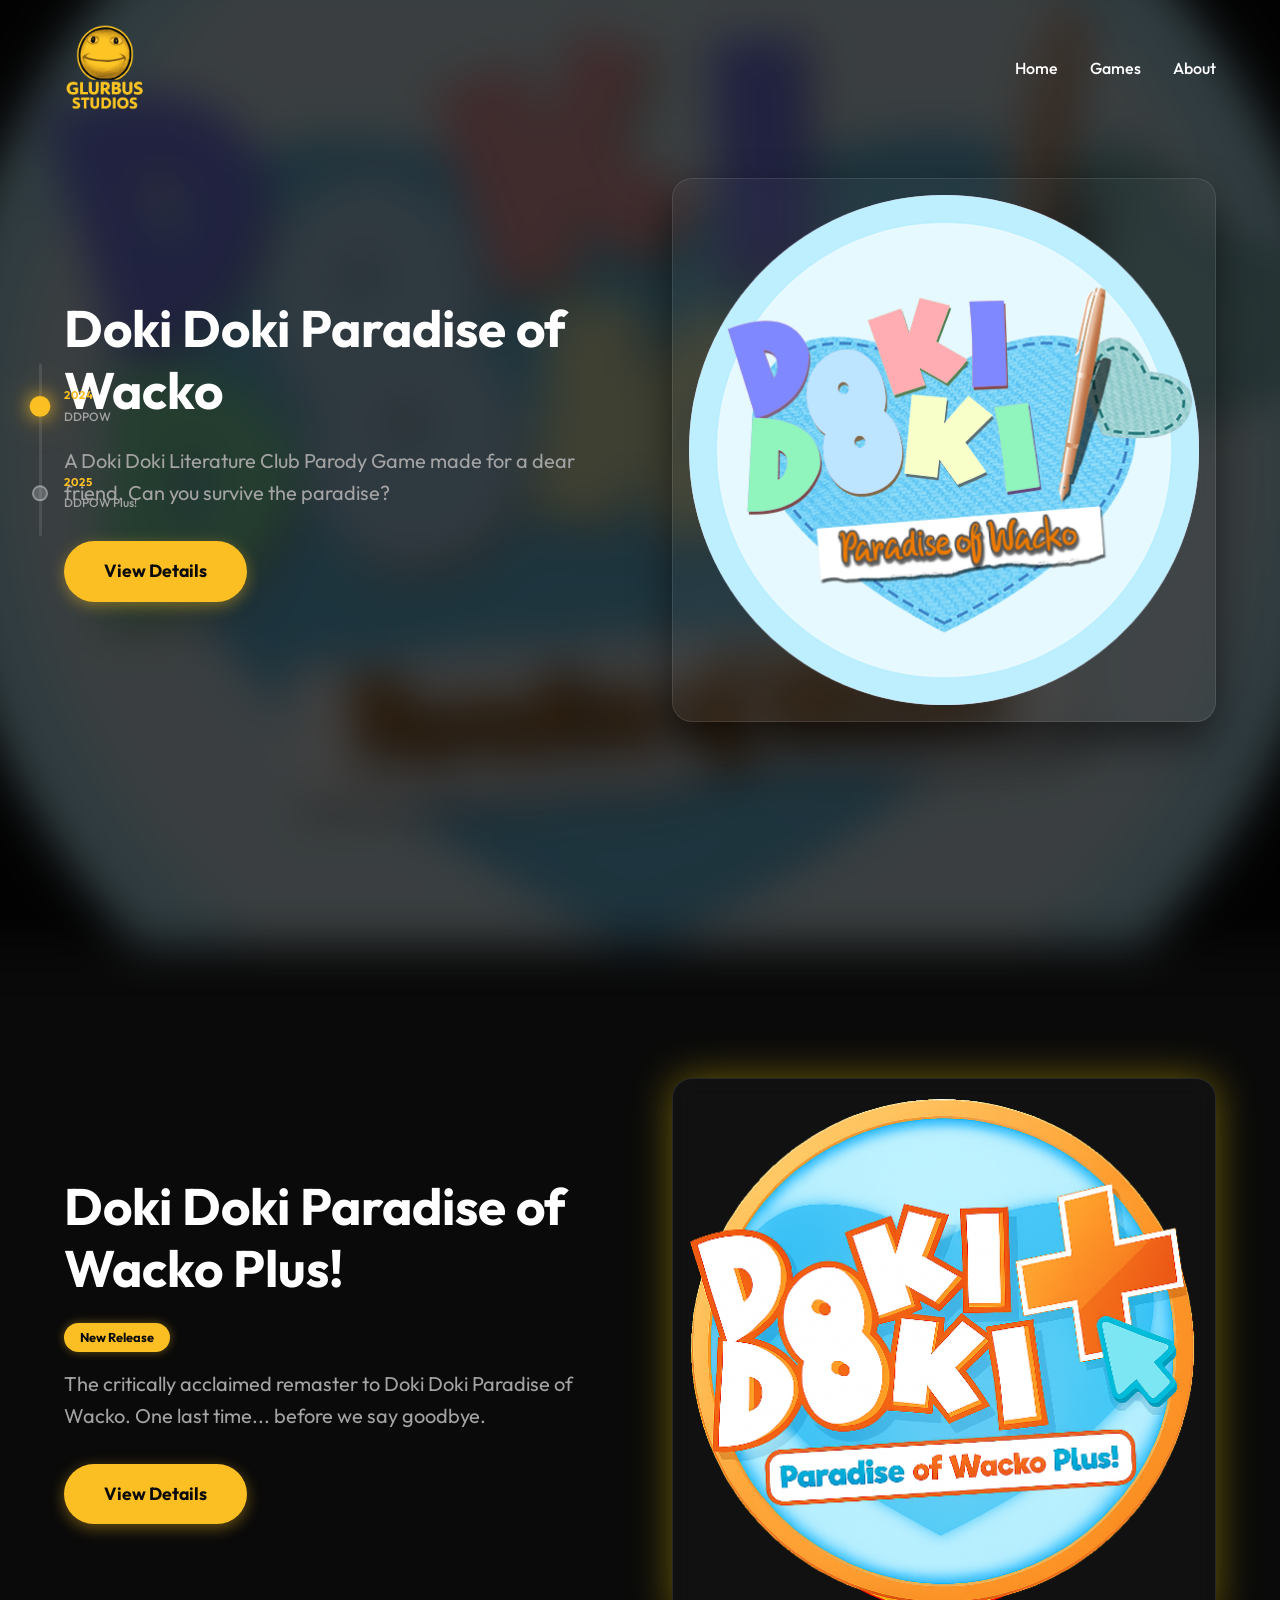
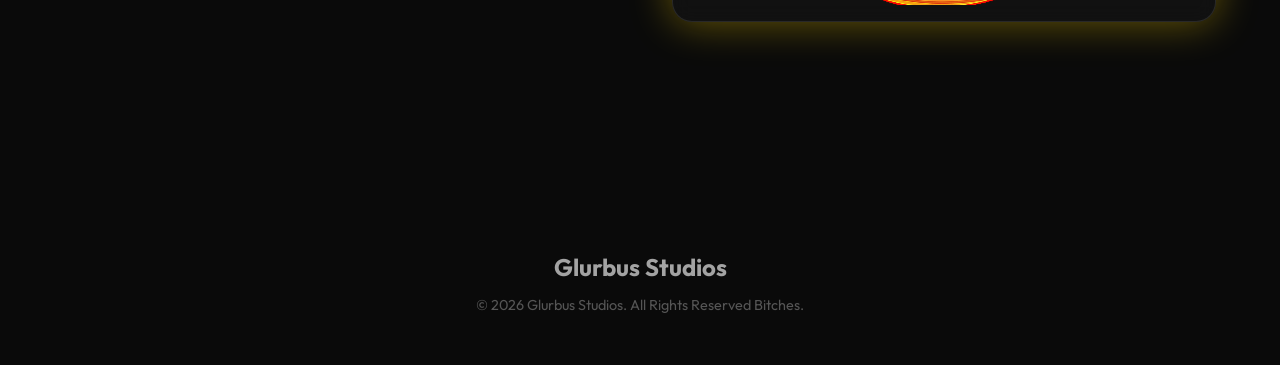
==== games.html @ 794dc00e "feat: implement game showcase functionality, secret easter egg navigation, and additional game pages" ====
<!DOCTYPE html>
<html lang="en">

<head>
  <meta charset="UTF-8">
  <meta name="viewport" content="width=device-width, initial-scale=1.0">
  <meta name="description" content="Glurbus Studios Masterpieces">
  <title>Our Masterpieces</title>
  <link rel="preconnect" href="https://fonts.googleapis.com">
  <link rel="preconnect" href="https://fonts.gstatic.com" crossorigin>
  <link href="https://fonts.googleapis.com/css2?family=Outfit:wght@300;500;700;900&display=swap" rel="stylesheet">
  <link rel="stylesheet" href="style.css">
  <link rel="icon" type="image/png" href="assets/logo_glurbus.png">
</head>

<body>
  <div class="dynamic-bg" id="dynamicBg"></div>

  <header id="navbar">
    <div class="container nav-content">
      <a href="index.html" class="logo"><img src="assets/logo.png" alt="Glurbus Studios" class="logo-img"></a>
      <nav>
        <ul class="nav-links">
          <li><a href="index.html#home">Home</a></li>
          <li><a href="games.html">Games</a></li>
          <li><a href="index.html#about">About</a></li>
        </ul>
      </nav>
    </div>
  </header>

  <div class="timeline-container" id="timeline">
    <div class="timeline-track">
      <div class="timeline-progress" id="timelineProgress"></div>
    </div>
    <div class="timeline-node" data-index="0">
      <div class="node-dot" id="dot-0"></div>
      <div class="node-label">
        <span class="node-date">2024</span>
        <span class="node-title">DDPOW</span>
      </div>
    </div>
    <div class="timeline-node" data-index="1">
      <div class="node-dot" id="dot-1"></div>
      <div class="node-label">
        <span class="node-date">2025</span>
        <span class="node-title">DDPOW Plus!</span>
      </div>
    </div>
  </div>

  <div class="games-scroll-container">
    <section class="game-showcase-section" data-bg="assets/pow.png" data-index="0">
      <div class="showcase-content container fade-in">
        <div class="showcase-text">
          <h2>Doki Doki Paradise of Wacko</h2>
          <p>A Doki Doki Literature Club Parody Game made for a dear friend. Can you survive the paradise?</p>
          <a href="pow.html" class="cta-button">View Details</a>
        </div>
        <div class="showcase-image glass-panel">
          <img src="assets/pow.png" alt="Doki Doki Paradise of Wacko">
        </div>
      </div>
    </section>

    <section class="game-showcase-section" data-bg="assets/powp.png" data-index="1">
      <div class="showcase-content container fade-in">
        <div class="showcase-text">
          <h2>Doki Doki Paradise of Wacko Plus!</h2>
          <div class="badge" style="display:inline-block; position:relative; top:0; right:0; margin-bottom: 1rem;">New
            Release</div>
          <p>The critically acclaimed remaster to Doki Doki Paradise of Wacko. One last time... before we say goodbye.
          </p>
          <a href="powp.html" class="cta-button">View Details</a>
        </div>
        <div class="showcase-image glass-panel" style="box-shadow: 0 0 40px rgba(255, 215, 0, 0.4);">
          <img src="assets/powp.png" alt="Doki Doki Paradise of Wacko Plus!">
        </div>
      </div>
    </section>
  </div>


  <footer style="position:relative; z-index: 10;">
    <div class="container footer-content text-center">
      <h3>Glurbus Studios</h3>
      <p>&copy; 2026 Glurbus Studios. All Rights Reserved Bitches.</p>
    </div>
  </footer>

  <script src="script.js"></script>
</body>

</html>
---- style.css ----
:root {
    --bg-dark: #0a0a0a;
    --bg-darker: #050505;
    --primary-yellow: #FBBF24;
    --primary-yellow-glow: rgba(251, 191, 36, 0.4);
    --text-white: #ffffff;
    --text-gray: #a3a3a3;
    --font-main: 'Outfit', sans-serif;
    --glass-bg: rgba(255, 255, 255, 0.03);
    --glass-border: rgba(255, 255, 255, 0.1);
}

* {
    margin: 0;
    padding: 0;
    box-sizing: border-box;
}

html {
    scroll-behavior: smooth;
}

body {
    background-color: var(--bg-dark);
    color: var(--text-white);
    font-family: var(--font-main);
    line-height: 1.6;
    overflow-x: hidden;
}

/* Typography Utilities */
.text-center { text-align: center; }
.pb-4 { padding-bottom: 2rem; }

/* Layout */
.container {
    max-width: 1200px;
    margin: 0 auto;
    padding: 0 1.5rem;
}
.section-padding {
    padding: 6rem 1.5rem;
}

/* Navigation */
header {
    position: fixed;
    top: 0;
    width: 100%;
    z-index: 1000;
    transition: background-color 0.4s ease, padding 0.4s ease, border-color 0.4s ease;
    padding: 1.5rem 0;
    background-color: transparent;
}

header.scrolled {
    background-color: rgba(8, 8, 8, 0.97);
    backdrop-filter: blur(14px);
    padding: 0.4rem 0;
    border-bottom: 1px solid var(--glass-border);
}

/* Compact logo in scrolled state */
header.scrolled .logo-img {
    height: 36px;
}

/* Compact nav links in scrolled state */
header.scrolled .nav-links {
    gap: 1.2rem;
}

header.scrolled .nav-links a {
    font-size: 0.8rem;
    letter-spacing: 0.06em;
    text-transform: uppercase;
    font-weight: 700;
}

.nav-content {
    display: flex;
    justify-content: space-between;
    align-items: center;
}

.logo {
    font-size: 2rem;
    font-weight: 900;
    letter-spacing: -1px;
}

.logo span {
    color: var(--primary-yellow);
}

.nav-links {
    list-style: none;
    display: flex;
    gap: 2rem;
}

.nav-links a {
    color: var(--text-white);
    text-decoration: none;
    font-weight: 500;
    transition: color 0.3s ease;
    position: relative;
}

.nav-links a::after {
    content: '';
    position: absolute;
    bottom: -5px;
    left: 0;
    width: 0%;
    height: 2px;
    background-color: var(--primary-yellow);
    transition: width 0.3s ease;
}

.nav-links a:hover {
    color: var(--primary-yellow);
}

.nav-links a:hover::after {
    width: 100%;
}

/* Hero Section */
.hero {
    height: 100vh;
    display: flex;
    align-items: center;
    justify-content: center;
    position: relative;
    overflow: hidden;
}

.hero-content {
    position: relative;
    z-index: 10;
    text-align: center;
    max-width: 800px;
    padding: 0 1.5rem;
}

.hero h2 {
    font-size: clamp(3rem, 6vw, 5rem);
    font-weight: 900;
    line-height: 1.1;
    margin-bottom: 1.5rem;
    background: linear-gradient(135deg, #fff, #a3a3a3);
    -webkit-background-clip: text;
    background-clip: text;
    -webkit-text-fill-color: transparent;
}

.hero p {
    font-size: 1.25rem;
    color: var(--text-gray);
    margin-bottom: 2.5rem;
}

.cta-button {
    display: inline-block;
    padding: 1rem 2.5rem;
    background-color: var(--primary-yellow);
    color: var(--bg-dark);
    text-decoration: none;
    font-weight: 700;
    font-size: 1.1rem;
    border-radius: 50px;
    transition: transform 0.3s ease, box-shadow 0.3s ease;
    box-shadow: 0 4px 15px var(--primary-yellow-glow);
}

.cta-button:hover {
    transform: translateY(-3px);
    box-shadow: 0 8px 25px var(--primary-yellow-glow);
}

/* Hero Background Elements */
.hero-bg-elements {
    position: absolute;
    top: 0;
    left: 0;
    width: 100%;
    height: 100%;
    z-index: 1;
}

.circle {
    position: absolute;
    border-radius: 50%;
    filter: blur(80px);
    opacity: 0.15;
}

.circle-1 {
    width: 500px;
    height: 500px;
    background-color: var(--primary-yellow);
    top: -100px;
    right: -100px;
    animation: float 10s ease-in-out infinite alternate;
}

.circle-2 {
    width: 400px;
    height: 400px;
    background-color: #ffffff;
    bottom: -100px;
    left: -100px;
    animation: float 8s ease-in-out infinite alternate-reverse;
}

/* Games Section */
.section-title {
    font-size: 2.5rem;
    font-weight: 800;
    margin-bottom: 1rem;
}

.games-grid {
    display: grid;
    grid-template-columns: repeat(auto-fit, minmax(350px, 1fr));
    gap: 3rem;
    margin-top: 2rem;
}

.game-card {
    background: var(--glass-bg);
    border: 1px solid var(--glass-border);
    border-radius: 20px;
    overflow: hidden;
    transition: transform 0.4s ease, box-shadow 0.4s ease, border-color 0.4s ease;
    backdrop-filter: blur(10px);
}

.game-card:hover {
    transform: translateY(-10px);
    border-color: rgba(251, 191, 36, 0.4);
    box-shadow: 0 20px 40px rgba(0, 0, 0, 0.5);
}

.card-image {
    width: 100%;
    aspect-ratio: 16/9;
    overflow: hidden;
    position: relative;
    background-color: #1a1a1a;
}

.card-image img {
    width: 100%;
    height: 100%;
    object-fit: cover;
    transition: transform 0.5s ease;
}

.game-card:hover .card-image img {
    transform: scale(1.05);
}

.badge {
    position: absolute;
    top: 1rem;
    right: 1rem;
    background-color: var(--primary-yellow);
    color: var(--bg-dark);
    padding: 0.25rem 1rem;
    border-radius: 20px;
    font-size: 0.8rem;
    font-weight: 700;
    box-shadow: 0 0 10px var(--primary-yellow-glow);
}

.card-body {
    padding: 2rem;
}

.card-body h3 {
    font-size: 1.5rem;
    margin-bottom: 1rem;
    color: var(--text-white);
}

.card-body p {
    color: var(--text-gray);
    font-size: 1rem;
}

/* About Section */
.about-section {
    background-color: var(--bg-darker);
    border-top: 1px solid var(--glass-border);
    border-bottom: 1px solid var(--glass-border);
}

.about-content {
    max-width: 800px;
    margin: 0 auto;
    text-align: center;
}

.about-content p {
    font-size: 1.25rem;
    color: var(--text-gray);
    margin-bottom: 1.5rem;
}

.highlight-text {
    color: var(--primary-yellow) !important;
    font-weight: 700;
    font-style: italic;
}

/* Footer */
footer {
    padding: 3rem 0;
    background-color: var(--bg-dark);
}

footer h3 {
    font-size: 1.5rem;
    color: var(--text-gray);
    margin-bottom: 0.5rem;
}

footer p {
    color: #555;
    font-size: 0.9rem;
}

/* Animations */
@keyframes float {
    0% { transform: translate(0, 0); }
    100% { transform: translate(30px, 50px); }
}

.slide-up {
    opacity: 0;
    transform: translateY(30px);
    animation: slideUp 0.8s forwards cubic-bezier(0.2, 0.8, 0.2, 1);
}

.fade-in {
    opacity: 0;
    transition: opacity 0.8s ease, transform 0.8s ease;
    transform: translateY(20px);
}

.fade-in.visible {
    opacity: 1;
    transform: translateY(0);
}

.delay-1 { animation-delay: 0.2s; }
.delay-2 { animation-delay: 0.4s; }

@keyframes slideUp {
    to {
        opacity: 1;
        transform: translateY(0);
    }
}

/* Dynamic Games Page Styling */
.dynamic-bg {
    position: fixed;
    top: 0; left: 0; width: 100vw; height: 100vh;
    background-color: var(--bg-dark);
    background-size: cover;
    background-position: center;
    filter: blur(20px) brightness(0.25);
    transform: scale(1.1);
    z-index: -1;
    transition: background-image 1s ease-in-out, opacity 1s ease-in-out;
    opacity: 0; /* Default 0 for intro */
}

.games-scroll-container {
    position: relative;
    z-index: 10;
}

/* ======= TIMELINE ======= */
.timeline-container {
    position: fixed;
    left: 2rem;
    top: 50%;
    transform: translateY(-50%);
    z-index: 200;
    display: flex;
    flex-direction: column;
    align-items: flex-start;
    gap: 0;
}

.timeline-track {
    position: absolute;
    left: 7px;
    top: 0;
    width: 3px;
    height: 100%;
    background: rgba(255,255,255,0.1);
    border-radius: 3px;
    overflow: hidden;
}

.timeline-progress {
    width: 100%;
    height: 0%;
    background: linear-gradient(to bottom, #FBBF24, #FFF176);
    border-radius: 3px;
    transition: height 0.1s linear;
    box-shadow: 0 0 8px rgba(251, 191, 36, 0.8);
}

.timeline-node {
    display: flex;
    align-items: center;
    gap: 1rem;
    padding: 1.5rem 0;
    cursor: default;
}

.node-dot {
    width: 16px;
    height: 16px;
    border-radius: 50%;
    background: rgba(255,255,255,0.2);
    border: 2px solid rgba(255,255,255,0.3);
    transition: background 0.4s ease, border-color 0.4s ease, box-shadow 0.4s ease, transform 0.4s ease;
    flex-shrink: 0;
    position: relative;
    z-index: 1;
}

.node-dot.active {
    background: #FBBF24;
    border-color: #FBBF24;
    box-shadow: 0 0 14px rgba(251,191,36,0.9), 0 0 30px rgba(251,191,36,0.4);
    transform: scale(1.3);
}

.node-label {
    display: flex;
    flex-direction: column;
    gap: 0.1rem;
    opacity: 0.4;
    transition: opacity 0.4s ease, transform 0.4s ease;
    transform: translateX(-5px);
}

.timeline-node:has(.node-dot.active) .node-label {
    opacity: 1;
    transform: translateX(0);
}

.node-date {
    font-size: 0.7rem;
    font-weight: 700;
    letter-spacing: 0.1em;
    color: #FBBF24;
    text-transform: uppercase;
}

.node-title {
    font-size: 0.75rem;
    color: var(--text-gray);
    font-weight: 500;
    white-space: nowrap;
}

@media (max-width: 768px) {
    .timeline-container { display: none; }
}

.game-showcase-section {
    min-height: 100vh;
    display: flex;
    align-items: center;
    padding: 6rem 1.5rem;
    position: relative;
}

/* ===== SHOWCASE ENTRY ANIMATIONS ===== */
/* Children start hidden until parent gets .visible */
.game-showcase-section .fade-in .showcase-text,
.game-showcase-section .fade-in .showcase-image {
    opacity: 0;
    transition: none;
}

/* Text slides in from the left */
@keyframes slideInLeft {
    from {
        opacity: 0;
        transform: translateX(-60px);
    }
    to {
        opacity: 1;
        transform: translateX(0);
    }
}

/* Image glides in from the right */
@keyframes slideInRight {
    from {
        opacity: 0;
        transform: translateX(60px);
    }
    to {
        opacity: 1;
        transform: translateX(0);
    }
}

/* Triggered when IntersectionObserver adds .visible to the parent .fade-in */
.game-showcase-section .fade-in.visible .showcase-text {
    animation: slideInLeft 0.9s cubic-bezier(0.2, 0.8, 0.2, 1) forwards;
}

.game-showcase-section .fade-in.visible .showcase-image {
    animation: slideInRight 0.9s cubic-bezier(0.2, 0.8, 0.2, 1) 0.2s forwards;
}

.showcase-content {
    display: grid;
    grid-template-columns: 1fr 1fr;
    gap: 4rem;
    align-items: center;
}

.showcase-text h2 {
    font-size: clamp(2.5rem, 4vw, 3.5rem);
    margin-bottom: 1.5rem;
    line-height: 1.2;
}

.showcase-text p {
    font-size: 1.25rem;
    color: var(--text-gray);
    margin-bottom: 2rem;
}

.glass-panel {
    background: var(--glass-bg);
    border: 1px solid var(--glass-border);
    border-radius: 20px;
    padding: 1rem;
    box-shadow: 0 20px 40px rgba(0,0,0,0.5);
    backdrop-filter: blur(10px);
}

.showcase-image img {
    width: 100%;
    border-radius: 12px;
    display: block;
}


@media (max-width: 900px) {
    .showcase-content {
        grid-template-columns: 1fr;
        text-align: center;
    }
}

/* Custom Subpage Styles */
.logo {
    display: flex;
    align-items: center;
    text-decoration: none;
}

.logo-img {
    height: 90px;
    object-fit: contain;
    transition: transform 0.3s ease;
}

.logo:hover .logo-img {
    transform: scale(1.05);
}

.subpage-hero {
    position: relative;
    height: 60vh;
    display: flex;
    align-items: center;
    justify-content: center;
    overflow: hidden;
    margin-top: 80px; /* Offset for navbar */
    border-bottom: 1px solid var(--glass-border);
}

.subpage-hero-bg {
    position: absolute;
    top: 0; left: 0; right: 0; bottom: 0;
    background-size: cover;
    background-position: center;
    filter: blur(8px) brightness(0.3);
    z-index: 1;
}

.subpage-hero-content {
    position: relative;
    z-index: 10;
    text-align: center;
    padding: 0 1.5rem;
}

.subpage-hero-content h1 {
    font-size: clamp(2.5rem, 5vw, 4rem);
    background: linear-gradient(135deg, #FBBF24, #FFF);
    -webkit-background-clip: text;
    -webkit-text-fill-color: transparent;
    margin-bottom: 1rem;
    font-weight: 900;
}

.subpage-hero-content p {
    font-size: 1.25rem;
    color: var(--text-white);
    max-width: 600px;
    margin: 0 auto;
}

.video-container {
    position: relative;
    width: 100%;
    padding-bottom: 56.25%; /* 16:9 Aspect Ratio */
    height: 0;
    box-shadow: 0 10px 30px rgba(0,0,0,0.5);
    border-radius: 12px;
    overflow: hidden;
}

.video-container iframe {
    position: absolute;
    top: 0;
    left: 0;
    width: 100%;
    height: 100%;
}

.download-section {
    display: flex;
    gap: 1rem;
    justify-content: center;
    flex-wrap: wrap;
}

/* Base styles override for links on cards */
a.game-card {
    display: block;
    text-decoration: none;
    color: inherit;
}

/* Responsive */
@media (max-width: 768px) {
    .nav-links { display: none; }
    .hero h2 { font-size: 2.5rem; }
    .hero p { font-size: 1.1rem; }
}
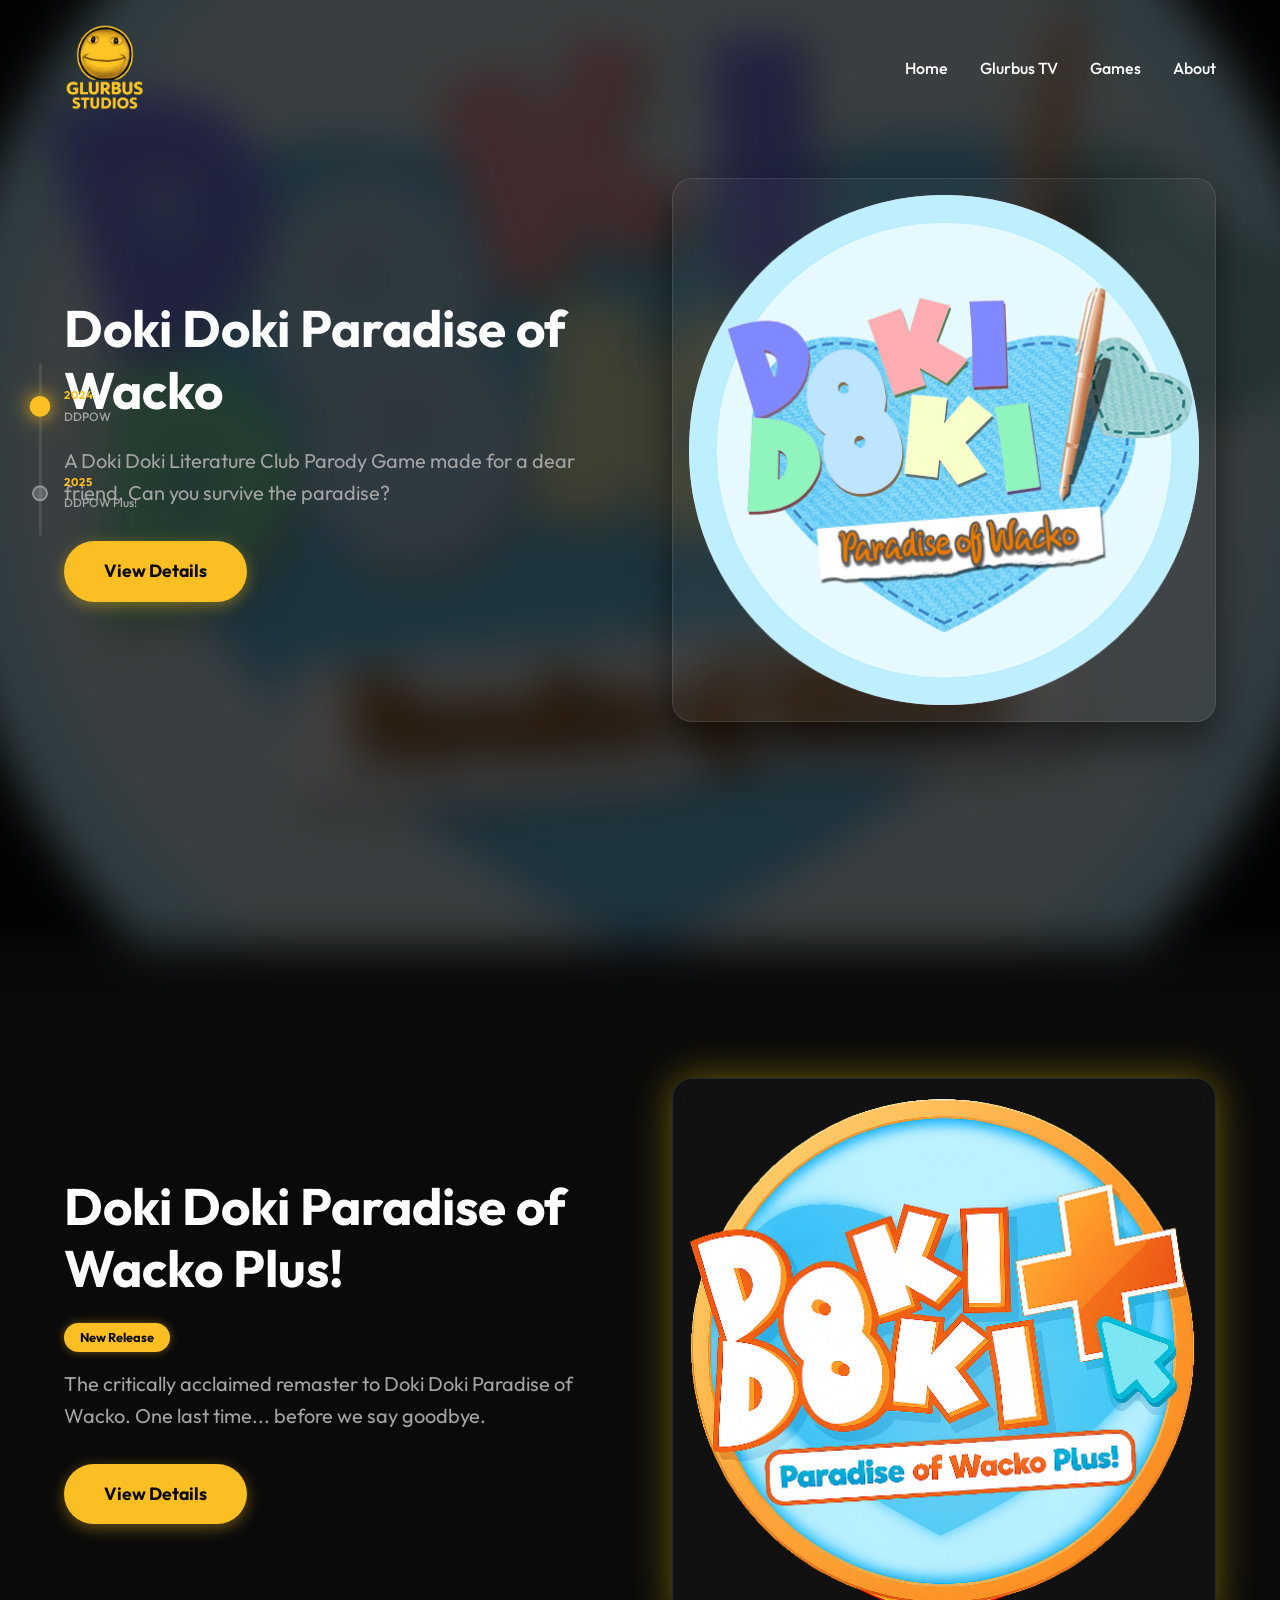
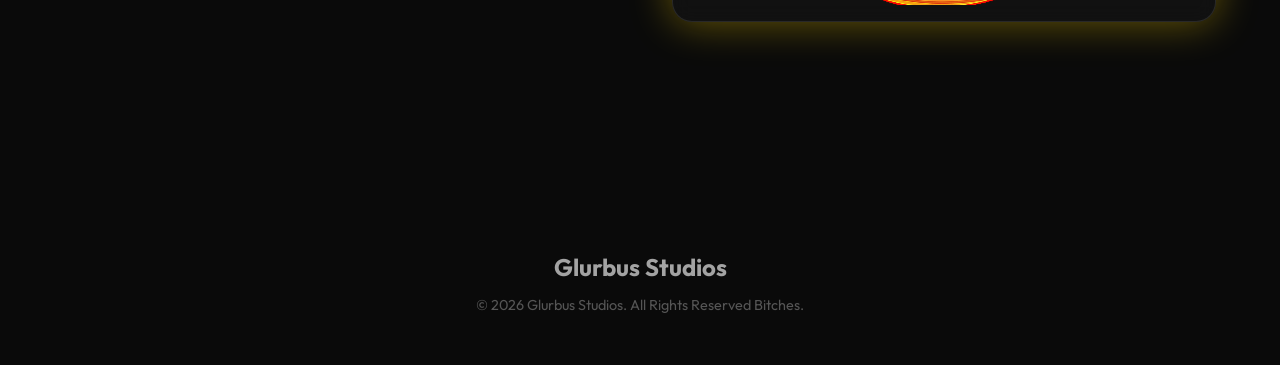
==== commit d11e7e6b: "feat: implement Glurbus TV page with video gallery and navigation updates" ====
--- a/games.html
+++ b/games.html
@@ -18,14 +18,18 @@
 
   <header id="navbar">
     <div class="container nav-content">
-      <a href="index.html" class="logo"><img src="assets/logo.png" alt="Glurbus Studios" class="logo-img"></a>
+      <a href="index.html" class="logo"><img src="assets/logo.png" alt="Glurbus Studios" class="logo-img" height="90" style="max-height:90px;width:auto;"></a>
       <nav>
-        <ul class="nav-links">
-          <li><a href="index.html#home">Home</a></li>
-          <li><a href="games.html">Games</a></li>
-          <li><a href="index.html#about">About</a></li>
+        <ul class="nav-links" id="navLinks">
+          <li><a href="index.html#home" class="nav-close-link">Home</a></li>
+          <li><a href="videos.html" class="nav-close-link">Glurbus TV</a></li>
+          <li><a href="games.html" class="nav-close-link">Games</a></li>
+          <li><a href="index.html#about" class="nav-close-link">About</a></li>
         </ul>
       </nav>
+      <button class="hamburger" id="hamburgerBtn" aria-label="Open menu">
+        <span></span><span></span><span></span>
+      </button>
     </div>
   </header>
 
--- a/style.css
+++ b/style.css
@@ -345,12 +345,19 @@
 }
 
 .fade-in {
+    /* Visible by default — JS will handle the animation */
+    opacity: 1;
+    transform: none;
+    transition: opacity 0.8s ease, transform 0.8s ease;
+}
+
+/* Only hide elements when JS is confirmed running */
+.js-ready .fade-in {
     opacity: 0;
-    transition: opacity 0.8s ease, transform 0.8s ease;
     transform: translateY(20px);
 }
 
-.fade-in.visible {
+.js-ready .fade-in.visible {
     opacity: 1;
     transform: translateY(0);
 }
@@ -374,9 +381,10 @@
     background-position: center;
     filter: blur(20px) brightness(0.25);
     transform: scale(1.1);
-    z-index: -1;
+    z-index: 0;                          /* 0, not -1 — avoids falling behind body bg */
+    pointer-events: none;                /* NEVER intercept clicks */
     transition: background-image 1s ease-in-out, opacity 1s ease-in-out;
-    opacity: 0; /* Default 0 for intro */
+    opacity: 0;
 }
 
 .games-scroll-container {
@@ -486,9 +494,9 @@
 }
 
 /* ===== SHOWCASE ENTRY ANIMATIONS ===== */
-/* Children start hidden until parent gets .visible */
-.game-showcase-section .fade-in .showcase-text,
-.game-showcase-section .fade-in .showcase-image {
+/* Only hide showcase children when JS is running */
+.js-ready .game-showcase-section .fade-in .showcase-text,
+.js-ready .game-showcase-section .fade-in .showcase-image {
     opacity: 0;
     transition: none;
 }
@@ -518,13 +526,14 @@
 }
 
 /* Triggered when IntersectionObserver adds .visible to the parent .fade-in */
-.game-showcase-section .fade-in.visible .showcase-text {
+.js-ready .game-showcase-section .fade-in.visible .showcase-text {
     animation: slideInLeft 0.9s cubic-bezier(0.2, 0.8, 0.2, 1) forwards;
 }
 
-.game-showcase-section .fade-in.visible .showcase-image {
+.js-ready .game-showcase-section .fade-in.visible .showcase-image {
     animation: slideInRight 0.9s cubic-bezier(0.2, 0.8, 0.2, 1) 0.2s forwards;
 }
+
 
 .showcase-content {
     display: grid;
@@ -568,6 +577,65 @@
     }
 }
 
+/* ===== GLURBUS WIPE PAGE TRANSITION ===== */
+.page-transition-overlay {
+    position: fixed;
+    top: 0;
+    left: 0;
+    width: 100vw;
+    height: 100vh;
+    background-color: var(--bg-darker);
+    z-index: 999999;
+    pointer-events: none; /* Let users click before it fully animates just in case */
+    transition: transform 0.8s cubic-bezier(0.76, 0, 0.24, 1);
+}
+
+/* Glurbus Transition Logo */
+.transition-logo {
+    position: absolute;
+    top: 50%;
+    left: 50%;
+    transform: translate(-50%, -50%);
+    width: 15vh;
+    height: auto;
+    max-width: 150px;
+    opacity: 0;
+    transition: opacity 0.3s ease;
+    animation: breatheZoom 1.5s ease-in-out infinite;
+}
+
+.page-transition-overlay.active .transition-logo {
+    opacity: 1;
+}
+
+@keyframes breatheZoom {
+    0% { transform: translate(-50%, -50%) scale(0.9); filter: drop-shadow(0 0 5px rgba(251,191,36,0.2)); }
+    50% { transform: translate(-50%, -50%) scale(1.15); filter: drop-shadow(0 0 20px rgba(251,191,36,0.6)); }
+    100% { transform: translate(-50%, -50%) scale(0.9); filter: drop-shadow(0 0 5px rgba(251,191,36,0.2)); }
+}
+
+/* Wiping IN (covering the screen when leaving) */
+.page-transition-overlay.swipe-in {
+    transform: translateY(100vh);
+    border-top: 15px solid var(--yellow);
+}
+
+.page-transition-overlay.swipe-in.active {
+    transform: translateY(0);
+    pointer-events: all;
+}
+
+/* Wiping OUT (revealing the screen on load) */
+.page-transition-overlay.swipe-out {
+    transform: translateY(0);
+    border-bottom: 15px solid var(--yellow);
+    pointer-events: all;
+}
+
+.page-transition-overlay.swipe-out.active {
+    transform: translateY(-100vh);
+}
+
 /* Custom Subpage Styles */
 .logo {
     display: flex;
@@ -638,12 +706,126 @@
     overflow: hidden;
 }
 
-.video-container iframe {
+.video-container iframe,
+.video-container video {
     position: absolute;
     top: 0;
     left: 0;
     width: 100%;
     height: 100%;
+    object-fit: cover;
+    transition: all 0.5s cubic-bezier(0.4, 0, 0.2, 1);
+}
+
+/* ===== EXPANDING THIN LINE VIDEOS ===== */
+.thin-strip-video {
+    padding-bottom: 0 !important;
+    height: 120px !important;
+    cursor: pointer;
+    transition: transform 0.3s ease, border-color 0.3s ease, box-shadow 0.3s ease;
+}
+
+.thin-strip-video:hover {
+    transform: scale(1.02);
+    border-color: var(--yellow);
+    box-shadow: 0 0 20px rgba(251,191,36,0.3);
+}
+
+.strip-overlay {
+    position: absolute;
+    inset: 0;
+    background: rgba(0,0,0,0.6);
+    display: flex;
+    align-items: center;
+    justify-content: center;
+    z-index: 5;
+    transition: background 0.3s ease, opacity 0.3s ease;
+}
+
+.thin-strip-video:hover .strip-overlay {
+    background: rgba(0,0,0,0.4);
+}
+
+.play-hint {
+    color: var(--yellow);
+    font-weight: 700;
+    letter-spacing: 0.1em;
+    font-size: 1.2rem;
+    text-shadow: 0 2px 10px rgba(0,0,0,0.8);
+    transition: transform 0.3s ease;
+}
+
+.thin-strip-video:hover .play-hint {
+    transform: scale(1.1);
+}
+
+/* THEATER MODE OVERLAY */
+.theater-backdrop {
+    position: fixed;
+    inset: 0;
+    background: rgba(5,5,5,0.95);
+    backdrop-filter: blur(15px);
+    z-index: 9999;
+    opacity: 0;
+    pointer-events: none;
+    transition: opacity 0.5s cubic-bezier(0.4, 0, 0.2, 1);
+}
+
+.theater-backdrop.active {
+    opacity: 1;
+    pointer-events: auto;
+}
+
+.close-theater {
+    position: absolute;
+    top: 30px;
+    right: 40px;
+    background: none;
+    border: none;
+    color: #fff;
+    font-size: 3rem;
+    cursor: pointer;
+    transition: color 0.3s, transform 0.3s;
+    line-height: 1;
+}
+
+.close-theater:hover {
+    color: var(--yellow);
+    transform: scale(1.1);
+}
+
+/* When the video goes fullscreen */
+.video-container.expanded-theater {
+    position: fixed;
+    z-index: 10000;
+    /* Dimensions will be set via JS inline initially for FLIP, then changed to: */
+    width: 90vw !important;
+    max-width: 1200px !important;
+    height: auto !important;
+    padding-bottom: calc(90vw * 0.5625) !important; /* 16:9 ratio fallback */
+    max-height: 80vh !important;
+    top: 50% !important;
+    left: 50% !important;
+    transform: translate(-50%, -50%) !important;
+    transition: all 0.5s cubic-bezier(0.4, 0, 0.2, 1) !important;
+    cursor: default;
+}
+
+@media (min-width: 1200px) {
+    .video-container.expanded-theater {
+        padding-bottom: calc(1200px * 0.5625) !important;
+    }
+}
+
+.video-container.expanded-theater:hover {
+    transform: translate(-50%, -50%) !important; /* nullify hover effect */
+    border-color: rgba(255,255,255,0.1);
+    box-shadow: 0 20px 50px rgba(0,0,0,0.9);
+}
+
+.video-container.expanded-theater .strip-overlay {
+    opacity: 0;
+    pointer-events: none;
 }
 
 .download-section {
@@ -660,9 +842,283 @@
     color: inherit;
 }
 
-/* Responsive */
+/* ===== GLURBUS TV CINEMATIC LAYOUT ===== */
+.tv-page-body {
+    background-color: var(--bg-dark);
+    position: relative;
+    overflow-x: hidden;
+}
+
+/* Background Marquee */
+.tv-marquee-bg {
+    position: fixed;
+    top: 50%;
+    left: 0;
+    width: 100vw;
+    transform: translateY(-50%) rotate(-5deg) scale(1.2);
+    display: flex;
+    flex-direction: column;
+    gap: 2rem;
+    z-index: 0;
+    pointer-events: none;
+    opacity: 0.03;
+    color: var(--yellow);
+    font-size: clamp(4rem, 10vw, 8rem);
+    font-weight: 900;
+    white-space: nowrap;
+    user-select: none;
+}
+
+.marquee-track {
+    display: flex;
+    animation: scrollMarquee 40s linear infinite;
+}
+
+.marquee-track.reverse {
+    animation: scrollMarqueeReverse 35s linear infinite;
+}
+
+@keyframes scrollMarquee {
+    0% { transform: translateX(0); }
+    100% { transform: translateX(-50%); }
+}
+
+@keyframes scrollMarqueeReverse {
+    0% { transform: translateX(-50%); }
+    100% { transform: translateX(0); }
+}
+
+/* TV Typography & Hero */
+.pt-huge {
+    padding-top: 15vh;
+    padding-bottom: 5vh;
+    position: relative;
+    z-index: 10;
+}
+
+.tv-title {
+    font-size: clamp(3rem, 8vw, 6rem);
+    font-weight: 900;
+    letter-spacing: 0.05em;
+    margin-bottom: 0.5rem;
+    text-shadow: 0 5px 20px rgba(0,0,0,0.8);
+}
+
+.tv-subtitle {
+    font-size: clamp(1rem, 2vw, 1.5rem);
+    color: rgba(255,255,255,0.6);
+    letter-spacing: 0.2em;
+    text-transform: uppercase;
+}
+
+/* TV Grid Layout */
+.tv-grid {
+    position: relative;
+    z-index: 10;
+    display: grid;
+    grid-template-columns: repeat(auto-fit, minmax(320px, 1fr));
+    gap: 3rem;
+    padding-bottom: 4rem;
+}
+
+.tv-card {
+    display: flex;
+    flex-direction: column;
+    justify-content: flex-end;
+    gap: 1rem;
+    background: rgba(20, 20, 20, 0.4);
+    border: 1px solid var(--glass-border);
+    border-radius: 16px;
+    padding: 1.5rem;
+    transition: transform 0.4s ease, box-shadow 0.4s ease;
+}
+
+.tv-card:hover {
+    transform: translateY(-5px);
+    box-shadow: 0 15px 30px rgba(0, 0, 0, 0.5), 0 0 15px rgba(251, 191, 36, 0.1);
+}
+
+/* Info Section */
+.tv-info h2 {
+    font-size: 1.5rem;
+    margin-bottom: 0.5rem;
+    line-height: 1.2;
+}
+
+.tv-info p {
+    color: rgba(255,255,255,0.7);
+    font-size: 1.1rem;
+    line-height: 1.7;
+}
+
+.tv-badge {
+    display: inline-block;
+    background: rgba(251,191,36,0.1);
+    color: var(--yellow);
+    border: 1px solid var(--yellow);
+    padding: 0.4rem 1rem;
+    border-radius: 50px;
+    font-size: 0.8rem;
+    font-weight: 700;
+    letter-spacing: 0.2em;
+    animation: tvPulse 2s infinite;
+}
+
+@keyframes tvPulse {
+    0%, 100% { opacity: 1; box-shadow: 0 0 10px rgba(251,191,36,0.3); }
+    50% { opacity: 0.6; box-shadow: none; }
+}
+
+/* Player Wrapper & Ambilight Effect */
+.tv-player-wrapper {
+    position: relative;
+    width: 100%;
+}
+
+.tv-ambilight {
+    position: absolute;
+    inset: -15px;
+    background: var(--yellow);
+    filter: blur(40px);
+    opacity: 0.2;
+    z-index: -1;
+    border-radius: 20px;
+    animation: ambilightGlow 4s ease-in-out infinite alternate;
+}
+
+@keyframes ambilightGlow {
+    from { opacity: 0.15; transform: scale(0.98); }
+    to { opacity: 0.35; transform: scale(1.02); }
+}
+
+.tv-glass-frame {
+    border: 1px solid rgba(255,255,255,0.1);
+    background: rgba(0,0,0,0.8);
+    padding: 10px;    /* Creating a bezel */
+    border-radius: 16px;
+    box-shadow: 0 20px 40px rgba(0,0,0,0.8);
+}
+
+.tv-glass-frame iframe {
+    border-radius: 8px; /* Inner screen rounded */
+}
+
+.tv-footer {
+    position: relative;
+    z-index: 10;
+    background: transparent;
+    border-top: 1px solid var(--glass-border);
+}
+
+/* ========== HAMBURGER BUTTON ========== */
+.hamburger {
+    display: none;
+    flex-direction: column;
+    gap: 5px;
+    background: none;
+    border: none;
+    cursor: pointer;
+    padding: 8px;
+    z-index: 1100;
+    position: relative;
+}
+
+.hamburger span {
+    display: block;
+    width: 24px;
+    height: 2px;
+    background: var(--text-white);
+    border-radius: 2px;
+    transition: transform 0.3s ease, opacity 0.3s ease;
+}
+
+/* X animation when open */
+.hamburger.open span:nth-child(1) { transform: translateY(7px) rotate(45deg); }
+.hamburger.open span:nth-child(2) { opacity: 0; }
+.hamburger.open span:nth-child(3) { transform: translateY(-7px) rotate(-45deg); }
+
+/* ========== MOBILE NAV DRAWER ========== */
 @media (max-width: 768px) {
-    .nav-links { display: none; }
-    .hero h2 { font-size: 2.5rem; }
-    .hero p { font-size: 1.1rem; }
-}
+    .hamburger { display: flex; }
+
+    .nav-links {
+        position: fixed;
+        top: 0;
+        right: -100%;
+        width: 70%;
+        max-width: 300px;
+        height: 100vh;
+        background: rgba(8, 8, 8, 0.98);
+        backdrop-filter: blur(20px);
+        flex-direction: column;
+        justify-content: center;
+        align-items: center;
+        gap: 2.5rem;
+        transition: right 0.35s cubic-bezier(0.4, 0, 0.2, 1);
+        z-index: 1050;
+        border-left: 1px solid var(--glass-border);
+    }
+
+    .nav-links.mobile-open {
+        right: 0;
+    }
+
+    .nav-links li { list-style: none; }
+
+    .nav-links a {
+        font-size: 1.4rem;
+        font-weight: 700;
+        letter-spacing: 0.05em;
+    }
+
+    /* Dim overlay behind the drawer */
+    .nav-overlay {
+        position: fixed;
+        inset: 0;
+        background: rgba(0,0,0,0.6);
+        z-index: 1040;
+        opacity: 0;
+        pointer-events: none;
+        transition: opacity 0.35s ease;
+    }
+
+    .nav-overlay.visible {
+        opacity: 1;
+        pointer-events: all;
+    }
+
+    /* General mobile layout fixes */
+    .hero h2 { font-size: 2.2rem; }
+    .hero p  { font-size: 1rem; }
+
+    .section-padding { padding: 4rem 1rem; }
+
+    /* Game cards stack on mobile */
+    .games-grid {
+        grid-template-columns: 1fr;
+        gap: 2rem;
+    }
+
+    /* Subpage hero shorter */
+    .subpage-hero { height: 40vh; margin-top: 70px; }
+    .subpage-hero-content h1 { font-size: 2rem; }
+
+    /* Timeline hidden on phones (already targeted but reaffirm) */
+    .timeline-container { display: none !important; }
+
+    /* Showcase stacks vertically */
+    .showcase-content {
+        grid-template-columns: 1fr;
+        text-align: center;
+    }
+
+    .showcase-text h2 { font-size: 2rem; }
+    .showcase-text p  { font-size: 1rem; }
+
+    /* Logo sizing in scrolled state on mobile */
+    header.scrolled .logo-img { height: 30px; }
+
+    .tv-grid {
+        grid-template-columns: 1fr;
+    }
+}
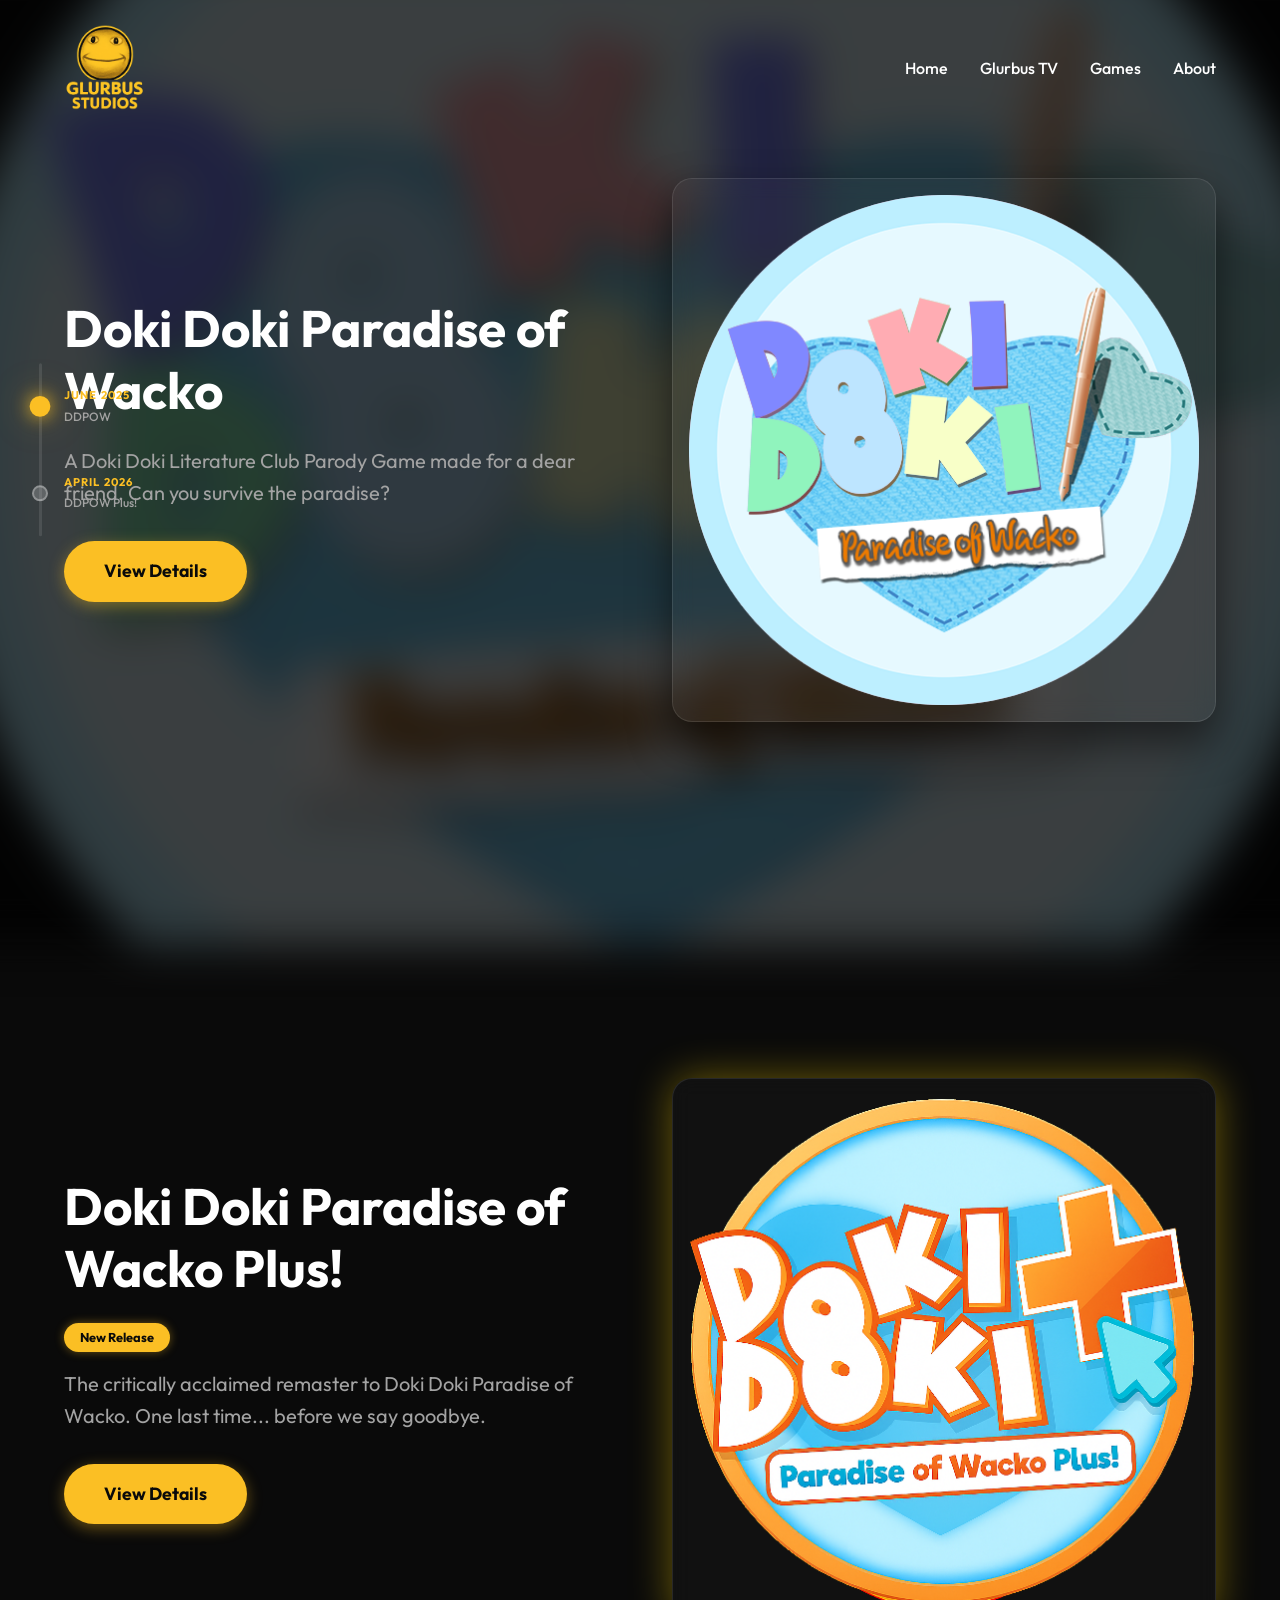
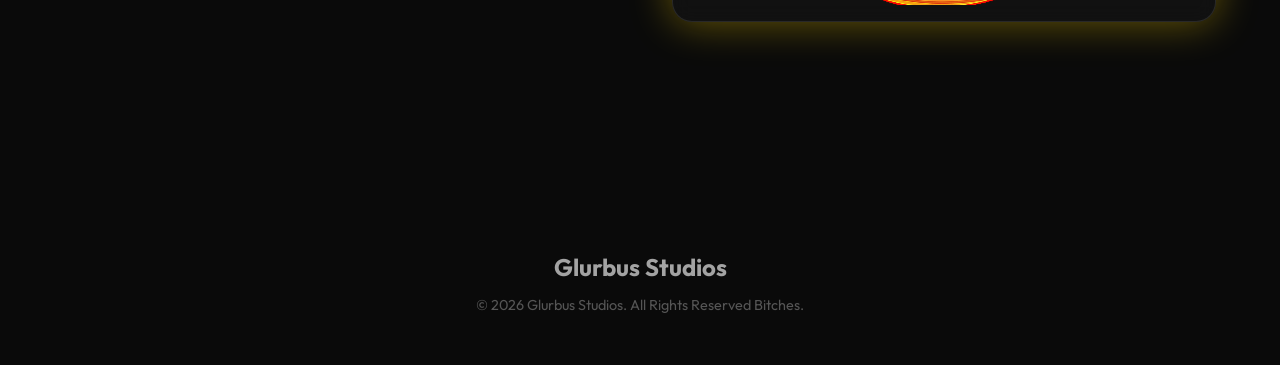
==== commit a012dcbf: "feat: update game release dates, refine copy, and standardize download links across project pages" ====
--- a/games.html
+++ b/games.html
@@ -14,11 +14,14 @@
 </head>
 
 <body>
+  <div class="page-transition-overlay swipe-out" id="pageReveal"><img src="assets/logo_glurbus.png" alt=""
+      class="transition-logo"></div>
   <div class="dynamic-bg" id="dynamicBg"></div>
 
   <header id="navbar">
     <div class="container nav-content">
-      <a href="index.html" class="logo"><img src="assets/logo.png" alt="Glurbus Studios" class="logo-img" height="90" style="max-height:90px;width:auto;"></a>
+      <a href="index.html" class="logo"><img src="assets/logo.png" alt="Glurbus Studios" class="logo-img" height="90"
+          style="max-height:90px;width:auto;"></a>
       <nav>
         <ul class="nav-links" id="navLinks">
           <li><a href="index.html#home" class="nav-close-link">Home</a></li>
@@ -40,14 +43,14 @@
     <div class="timeline-node" data-index="0">
       <div class="node-dot" id="dot-0"></div>
       <div class="node-label">
-        <span class="node-date">2024</span>
+        <span class="node-date">June 2025</span>
         <span class="node-title">DDPOW</span>
       </div>
     </div>
     <div class="timeline-node" data-index="1">
       <div class="node-dot" id="dot-1"></div>
       <div class="node-label">
-        <span class="node-date">2025</span>
+        <span class="node-date">April 2026</span>
         <span class="node-title">DDPOW Plus!</span>
       </div>
     </div>
--- a/style.css
+++ b/style.css
@@ -47,7 +47,7 @@
     position: fixed;
     top: 0;
     width: 100%;
-    z-index: 1000;
+    z-index: 10000; /* Higher than transitions if needed, but menu usually needs to be higher */
     transition: background-color 0.4s ease, padding 0.4s ease, border-color 0.4s ease;
     padding: 1.5rem 0;
     background-color: transparent;
@@ -148,12 +148,65 @@
     font-size: clamp(3rem, 6vw, 5rem);
     font-weight: 900;
     line-height: 1.1;
-    margin-bottom: 1.5rem;
+    margin-bottom: 2rem;
     background: linear-gradient(135deg, #fff, #a3a3a3);
     -webkit-background-clip: text;
     background-clip: text;
     -webkit-text-fill-color: transparent;
 }
+
+.desktop-only {
+    display: inline-block;
+}
+
+.mobile-hero-links {
+    display: none;
+    flex-direction: column;
+    gap: 0.8rem;
+    width: 100%;
+    max-width: 320px;
+    margin: 2.5rem auto 0;
+}
+
+.mobile-btn {
+    display: flex;
+    align-items: center;
+    background: rgba(255, 255, 255, 0.04);
+    border: 1px solid var(--glass-border);
+    padding: 0.7rem 1.2rem;
+    border-radius: 12px;
+    text-decoration: none;
+    color: var(--text-white);
+    transition: all 0.3s cubic-bezier(0.4, 0, 0.2, 1);
+    backdrop-filter: blur(10px);
+    border-left: 4px solid var(--primary-yellow);
+}
+
+.mobile-btn:active {
+    background: var(--primary-yellow);
+    color: var(--bg-dark);
+    transform: scale(0.96);
+}
+
+.btn-icon {
+    font-size: 1.4rem;
+    margin-right: 1rem;
+    background: rgba(255,255,255,0.05);
+    width: 44px;
+    height: 44px;
+    display: flex;
+    align-items: center;
+    justify-content: center;
+    border-radius: 10px;
+}
+
+.btn-text {
+    font-weight: 700;
+    letter-spacing: 0.05em;
+    text-transform: uppercase;
+    font-size: 0.85rem;
+}
+
 
 .hero p {
     font-size: 1.25rem;
@@ -578,6 +631,7 @@
 }
 
 /* ===== GLURBUS WIPE PAGE TRANSITION ===== */
+
 .page-transition-overlay {
     position: fixed;
     top: 0;
@@ -586,38 +640,34 @@
     height: 100vh;
     background-color: var(--bg-darker);
     z-index: 999999;
-    pointer-events: none; /* Let users click before it fully animates just in case */
-    transition: transform 0.8s cubic-bezier(0.76, 0, 0.24, 1);
+    pointer-events: none; /* Always allow clicks to pass through by default */
+    display: flex;
+    align-items: center;
+    justify-content: center;
+    transition: transform 0.7s cubic-bezier(0.76, 0, 0.24, 1);
 }
 
 /* Glurbus Transition Logo */
 .transition-logo {
-    position: absolute;
-    top: 50%;
-    left: 50%;
-    transform: translate(-50%, -50%);
-    width: 15vh;
+    width: 12vh;
     height: auto;
-    max-width: 150px;
+    max-width: 120px;
+    filter: drop-shadow(0 0 12px rgba(251, 191, 36, 0.5));
+    transform: scale(0);
     opacity: 0;
-    transition: opacity 0.3s ease;
-    animation: breatheZoom 1.5s ease-in-out infinite;
-}
-
-.page-transition-overlay.active .transition-logo {
-    opacity: 1;
-}
-
-@keyframes breatheZoom {
-    0% { transform: translate(-50%, -50%) scale(0.9); filter: drop-shadow(0 0 5px rgba(251,191,36,0.2)); }
-    50% { transform: translate(-50%, -50%) scale(1.15); filter: drop-shadow(0 0 20px rgba(251,191,36,0.6)); }
-    100% { transform: translate(-50%, -50%) scale(0.9); filter: drop-shadow(0 0 5px rgba(251,191,36,0.2)); }
-}
-
-/* Wiping IN (covering the screen when leaving) */
+    transition: transform 0.5s cubic-bezier(0.175, 0.885, 0.32, 1.275),
+                opacity 0.4s ease;
+}
+
+/* ── Swipe IN: covers the screen when LEAVING ── */
 .page-transition-overlay.swipe-in {
-    transform: translateY(100vh);
-    border-top: 15px solid var(--yellow);
+    transform: translateY(100%);
+    border-top: 4px solid var(--primary-yellow);
+}
+
+.page-transition-overlay.swipe-in .transition-logo {
+    transform: scale(0);
+    opacity: 0;
 }
 
 .page-transition-overlay.swipe-in.active {
@@ -625,15 +675,32 @@
     pointer-events: all;
 }
 
-/* Wiping OUT (revealing the screen on load) */
+.page-transition-overlay.swipe-in.active .transition-logo {
+    transform: scale(1);
+    opacity: 1;
+    transition-delay: 0.15s;
+}
+
+/* ── Swipe OUT: reveals the screen on LOAD ── */
 .page-transition-overlay.swipe-out {
     transform: translateY(0);
-    border-bottom: 15px solid var(--yellow);
-    pointer-events: all;
+    border-bottom: 4px solid var(--primary-yellow);
+    pointer-events: none; /* DO NOT block touches while the curtain is rising */
+}
+
+.page-transition-overlay.swipe-out .transition-logo {
+    transform: scale(1);
+    opacity: 1;
 }
 
 .page-transition-overlay.swipe-out.active {
-    transform: translateY(-100vh);
+    transform: translateY(-100%);
+}
+
+.page-transition-overlay.swipe-out.active .transition-logo {
+    transform: scale(0);
+    opacity: 0;
+    transition-delay: 0s;
 }
 
 /* Custom Subpage Styles */
@@ -684,6 +751,7 @@
     font-size: clamp(2.5rem, 5vw, 4rem);
     background: linear-gradient(135deg, #FBBF24, #FFF);
     -webkit-background-clip: text;
+    background-clip: text;
     -webkit-text-fill-color: transparent;
     margin-bottom: 1rem;
     font-weight: 900;
@@ -1066,9 +1134,12 @@
     .nav-links li { list-style: none; }
 
     .nav-links a {
-        font-size: 1.4rem;
+        font-size: 1.6rem;
         font-weight: 700;
         letter-spacing: 0.05em;
+        display: block;
+        padding: 1rem 2rem; /* Larger hit target for thumbs */
+        touch-action: manipulation;
     }
 
     /* Dim overlay behind the drawer */
@@ -1120,5 +1191,50 @@
 
     .tv-grid {
         grid-template-columns: 1fr;
-    }
-}
+        gap: 2.5rem;
+    }
+
+    .tv-card {
+        min-height: 250px;
+    }
+
+    .category-header h2 {
+        font-size: 1.8rem;
+    }
+
+    footer .footer-content p {
+        font-size: 0.8rem;
+        padding: 0 1rem;
+    }
+
+    /* Home Hero Mobile Quick Links Only */
+    .desktop-only {
+        display: none !important;
+    }
+
+    .mobile-hero-links {
+        display: flex !important;
+    }
+
+    .mobile-btn {
+        animation: slideInLeft 0.5s cubic-bezier(0.2, 0.8, 0.2, 1) forwards;
+        opacity: 0;
+    }
+
+    .mobile-btn:nth-child(1) { animation-delay: 0.2s; }
+    .mobile-btn:nth-child(2) { animation-delay: 0.3s; }
+    .mobile-btn:nth-child(3) { animation-delay: 0.4s; }
+    .mobile-btn:nth-child(4) { animation-delay: 0.5s; }
+    .mobile-btn:nth-child(5) { animation-delay: 0.6s; }
+}
+
+@keyframes slideInLeft {
+    from {
+        opacity: 0;
+        transform: translateX(-20px);
+    }
+    to {
+        opacity: 1;
+        transform: translateX(0);
+    }
+}
